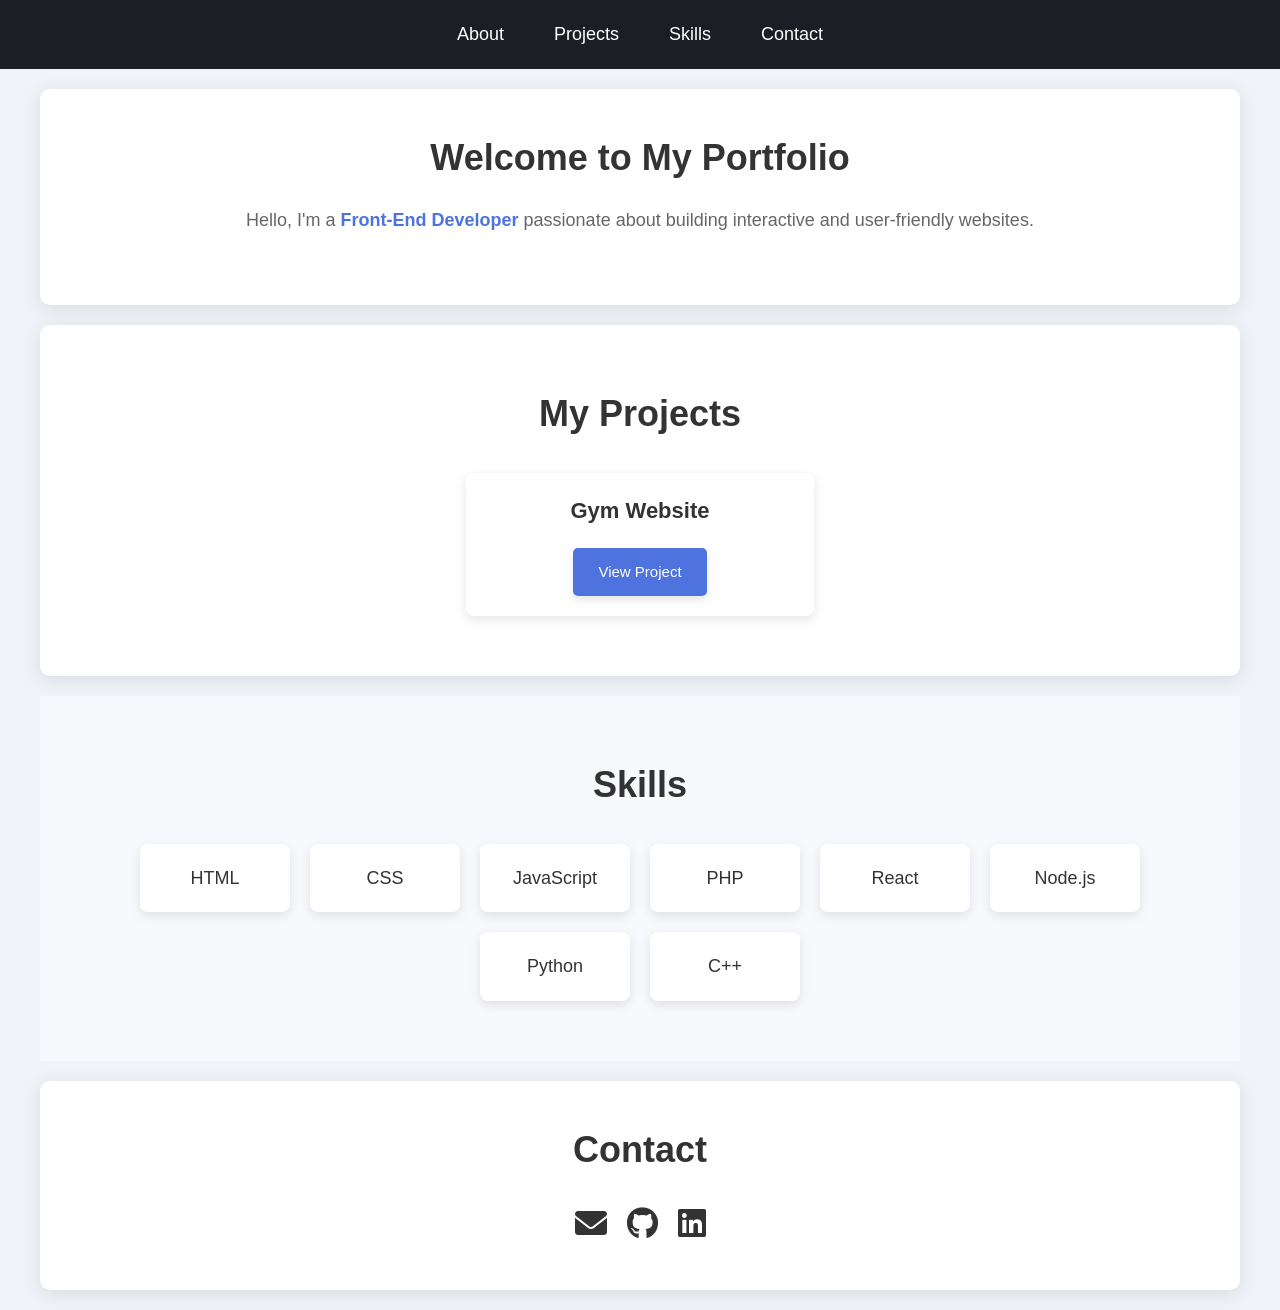
==== index.html @ f275f1e8 "initial commit" ====
<!DOCTYPE html>
<html lang="en">
<head>
    <meta charset="UTF-8">
    <meta name="viewport" content="width=device-width, initial-scale=1.0">
    <title>Web Developer Portfolio</title>
    <link rel="stylesheet" href="style.css">
    <!-- Font Awesome CDN for Icons -->
    <link rel="stylesheet" href="https://cdnjs.cloudflare.com/ajax/libs/font-awesome/6.0.0-beta3/css/all.min.css">
</head>
<body>
    <!-- Navbar -->
    <header>
        <nav>
            <ul>
                <li><a href="#about">About</a></li>
                <li><a href="#projects">Projects</a></li>
                <li><a href="#skills">Skills</a></li>
                <li><a href="#contact">Contact</a></li>
            </ul>
        </nav>
    </header>

    <!-- About Section -->
    <section id="about">
        <h1>Welcome to My Portfolio</h1>
        <p>Hello, I'm a <strong>Front-End Developer</strong> passionate about building interactive and user-friendly websites.</p>
    </section>

    <!-- Projects Section -->
    <section id="projects">
        <h1>My Projects</h1>
        <div class="projects-container">
            <div class="project-card">
                <h2>Gym Website</h2>
                <a href="gym/index.html" class="view-project" target="_blank">View Project</a>
            </div>                                  
        </div>
    </section>

    <!-- Skills Section -->
    <section id="skills">
        <h1>Skills</h1>
        <div class="skills-container">
            <div class="skill-card">HTML</div>
            <div class="skill-card">CSS</div>
            <div class="skill-card">JavaScript</div>
            <div class="skill-card">PHP</div>
            <div class="skill-card">React</div>
            <div class="skill-card">Node.js</div>
            <div class="skill-card">Python</div>
            <div class="skill-card">C++</div>
        </div>
    </section>

    <!-- Contact Section -->
    <section id="contact">
        <h1>Contact</h1>
        <div class="contact-icons">
            <a href="mailto:your-email@example.com"><i class="fas fa-envelope"></i></a>
            <a href="https://github.com"><i class="fab fa-github"></i></a>
            <a href="https://linkedin.com"><i class="fab fa-linkedin"></i></a>
        </div>
    </section>

    <script src="script.js"></script>
</body>
</html>
---- style.css ----
/* Global Styles */
* {
    margin: 0;
    padding: 0;
    box-sizing: border-box;
}

body {
    font-family: 'Roboto', sans-serif;
    background-color: #f0f4f8;
    color: #333;
    line-height: 1.6;
}

header {
    background-color: #1c1e26;
    color: #fff;
    padding: 20px;
    text-align: center;
    position: sticky;
    top: 0;
    z-index: 1000;
}

nav ul {
    display: flex;
    justify-content: center;
    gap: 20px;
    list-style: none;
    flex-wrap: wrap;
}

nav ul li a {
    color: #fff;
    text-decoration: none;
    font-size: 18px;
    padding: 10px 15px;
    border-radius: 5px;
    transition: background-color 0.3s;
}

nav ul li a:hover {
    background-color: #4e73df;
}

section {
    padding: 60px 20px;
    margin: 20px auto;
    max-width: 1200px;
    text-align: center;
}

h1 {
    font-size: 36px;
    margin-bottom: 20px;
    color: #333;
}

p {
    font-size: 18px;
    color: #666;
    margin-bottom: 30px;
}

/* About Section */
#about {
    background-color: #ffffff;
    border-radius: 10px;
    padding: 40px;
    box-shadow: 0 4px 20px rgba(0, 0, 0, 0.1);
}

#about strong {
    color: #4e73df;
}

/* Projects Section */
#projects {
    background-color: #ffffff;
    border-radius: 10px;
    box-shadow: 0 4px 20px rgba(0, 0, 0, 0.1);
}

.projects-container {
    display: flex;
    justify-content: space-evenly;
    gap: 20px;
    flex-wrap: wrap;
    margin-top: 30px;
}

.project-card {
    background-color: #fff;
    padding: 20px;
    width: 30%;
    border-radius: 8px;
    box-shadow: 0 4px 12px rgba(0, 0, 0, 0.1);
    transition: transform 0.3s ease;
    cursor: pointer;
}

.project-card:hover {
    transform: scale(1.05);
    box-shadow: 0 4px 16px rgba(0, 0, 0, 0.2);
}

.project-card h2 {
    font-size: 22px;
    color: #333;
}

.view-project {
    display: inline-block;
    background-color: #4e73df; 
    color: #fff;  
    font-size: 15px;
    padding: 12px 25px;
    margin-top: 20px;
    text-decoration: none;
    border-radius: 5px;  
    text-align: center;
    transition: background-color 0.3s ease, transform 0.3s ease;
    box-shadow: 0 4px 8px rgba(0, 0, 0, 0.1);  
}

.view-project:focus {
    outline: none;
    box-shadow: 0 0 5px #4e73df;
}

/* Skills Section */
#skills {
    background-color: #f8f9fc;
}

.skills-container {
    display: flex;
    justify-content: center;
    gap: 20px;
    flex-wrap: wrap;
    margin-top: 30px;
}

.skill-card {
    background-color: #fff;
    padding: 20px;
    width: 150px;
    border-radius: 8px;
    box-shadow: 0 4px 12px rgba(0, 0, 0, 0.1);
    font-size: 18px;
    text-align: center;
    transition: transform 0.3s ease;
    cursor: pointer;
}

.skill-card:hover {
    transform: scale(1.05);
    box-shadow: 0 4px 16px rgba(0, 0, 0, 0.2);
    background-color: #4e73df;
    color: #fff;
}

/* Contact Section */
#contact {
    background-color: #ffffff;
    border-radius: 10px;
    padding: 40px;
    box-shadow: 0 4px 20px rgba(0, 0, 0, 0.1);
}

.contact-icons {
    display: flex;
    justify-content: center;
    gap: 20px;
}

.contact-icons a {
    font-size: 32px;
    color: #333;
    text-decoration: none;
    transition: color 0.3s;
}

.contact-icons a:hover {
    color: #4e73df;
}

/* Responsive Styles */
@media screen and (max-width: 1200px) {
    /* Header: Display nav items horizontally */
    nav ul {
        flex-direction: row;
        justify-content: center;
    }

    .projects-container {
        flex-direction: column;
        align-items: center;
    }

    .project-card {
        width: 80%;
        margin: 10px 0;
    }
    .skills-container {
        flex-direction: row;
        justify-content: center;
    }

    .skill-card {
        width: 30%;
        margin: 10px;
    }
}

@media screen and (max-width: 768px) {
    h1 {
        font-size: 28px;
    }

    nav ul {
        flex-direction: row;
        gap: 10px;
    }

    .projects-container {
        flex-direction: column;
        align-items: center;
    }

    .project-card {
        width: 100%;
        margin: 10px 0;
    }

    .view-project {
        font-size: 16px;
        padding: 10px 20px;
    }

    .skills-container {
        flex-direction: row;
        justify-content: center;
        flex-wrap: wrap;
    }

    .skill-card {
        width: 30%;
        margin: 10px;
    }

    .contact-icons a {
        font-size: 24px;
    }
}
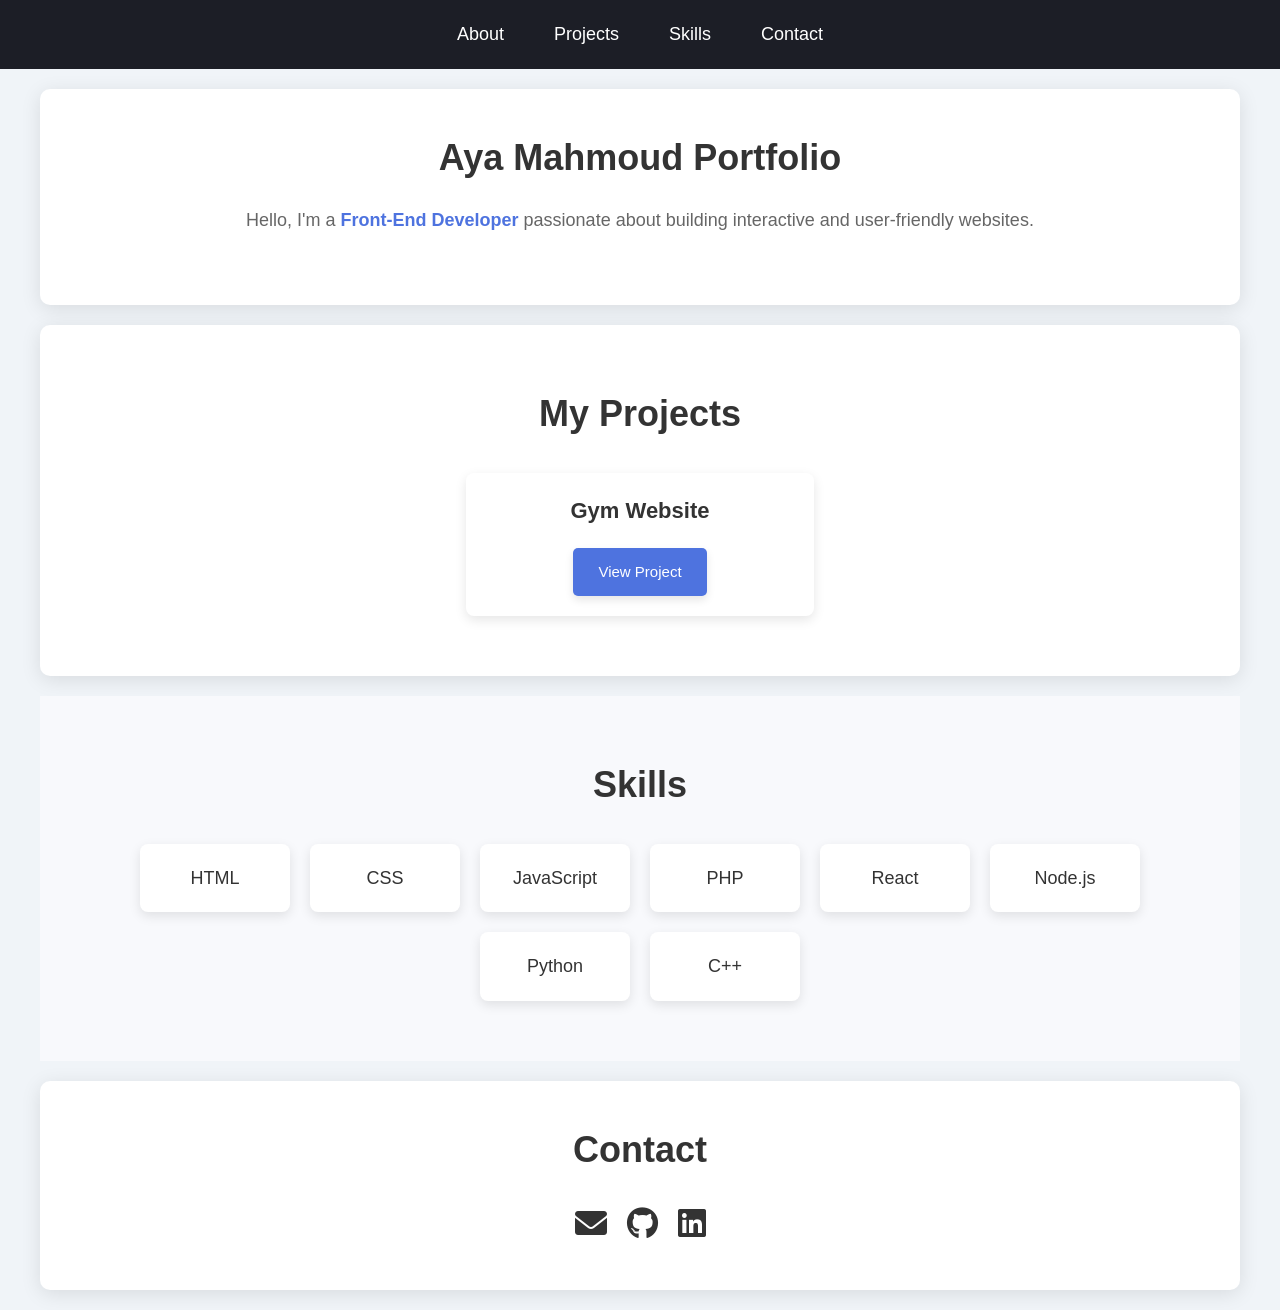
==== commit 3d3795bb: "initial commit" ====
--- a/index.html
+++ b/index.html
@@ -23,7 +23,7 @@
 
     <!-- About Section -->
     <section id="about">
-        <h1>Welcome to My Portfolio</h1>
+        <h1>Aya Mahmoud Portfolio</h1>
         <p>Hello, I'm a <strong>Front-End Developer</strong> passionate about building interactive and user-friendly websites.</p>
     </section>
 
@@ -57,9 +57,9 @@
     <section id="contact">
         <h1>Contact</h1>
         <div class="contact-icons">
-            <a href="mailto:your-email@example.com"><i class="fas fa-envelope"></i></a>
-            <a href="https://github.com"><i class="fab fa-github"></i></a>
-            <a href="https://linkedin.com"><i class="fab fa-linkedin"></i></a>
+            <a href="mailto:ayamahmoudd183@example.com"><i class="fas fa-envelope"></i></a>
+            <a href="https://github.com/ayaa174"><i class="fab fa-github"></i></a>
+            <a href="https://www.linkedin.com/in/aya-sallam"><i class="fab fa-linkedin"></i></a>
         </div>
     </section>
 
